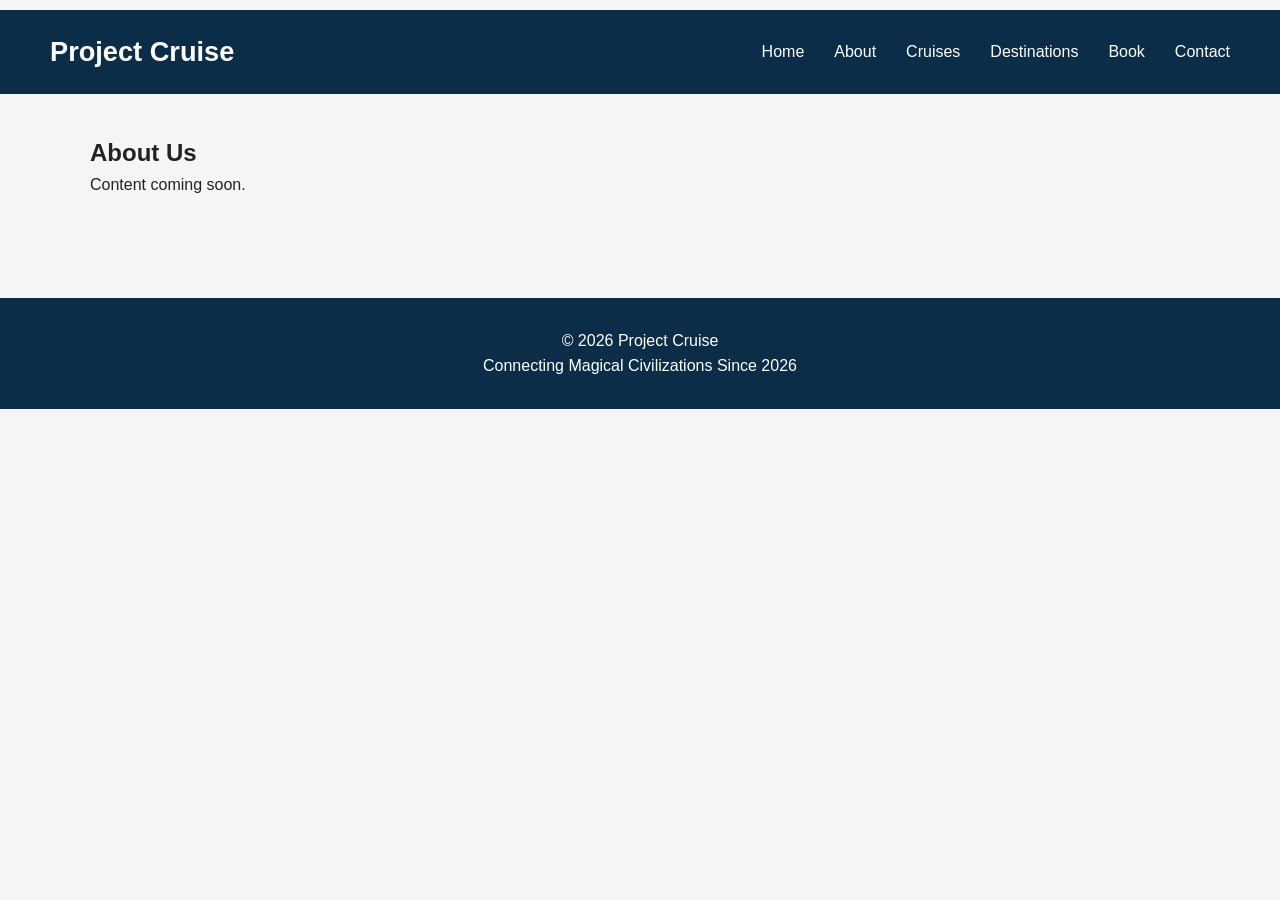
==== about.html @ ff116bac "Initial Project Cruise scaffold" ====
<!DOCTYPE html>
<html lang="en">
<head>
    <meta charset="UTF-8">
    <meta name="viewport" content="width=device-width, initial-scale=1.0">
    <title>About | Project Cruise</title>

    <link rel="stylesheet" href="css/styles.css">
    <script src="js/components.js" defer></script>
    <script src="js/main.js" defer></script>
</head>
<body>

<div id="nav-placeholder"></div>

<main id="content">

    <h2>About Us</h2>

    <p>Content coming soon.</p>

</main>

<div id="footer-placeholder"></div>

</body>
</html>
---- css/styles.css ----
/* ===========
   Global Styles
=========== */

*{
    margin:0;
    padding:0;
    box-sizing:border-box;
}

body{

    font-family:Arial, Helvetica, sans-serif;
    line-height:1.6;

    background:#f5f5f5;
    color:#222;

}

header{

    background:#003049;
    color:white;

    padding:20px;

}

nav{

    display:flex;
    gap:20px;
    margin-top:10px;

}

nav a{

    color:white;
    text-decoration:none;

}

nav a:hover{

    text-decoration:underline;

}

main{

    width:min(1100px,90%);
    margin:40px auto;

}

.hero{

    text-align:center;
    padding:80px 0;

}

footer{

    text-align:center;
    padding:25px;

}

/* ---------- NAVIGATION ---------- */

.navbar{

    display:flex;

    justify-content:space-between;

    align-items:center;

    background:#0c2d48;

    padding:20px 50px;

}

.logo a{

    color:white;

    text-decoration:none;

    font-size:1.7rem;

    font-weight:bold;

}

.nav-links{

    display:flex;

    list-style:none;

    gap:30px;

}

.nav-links a{

    color:white;

    text-decoration:none;

    transition:.25s;

}

.nav-links a:hover{

    color:#8fd3ff;

}

/* ---------- FOOTER ---------- */

footer{

    margin-top:100px;

    background:#0c2d48;

    color:white;

    text-align:center;

    padding:30px;

}
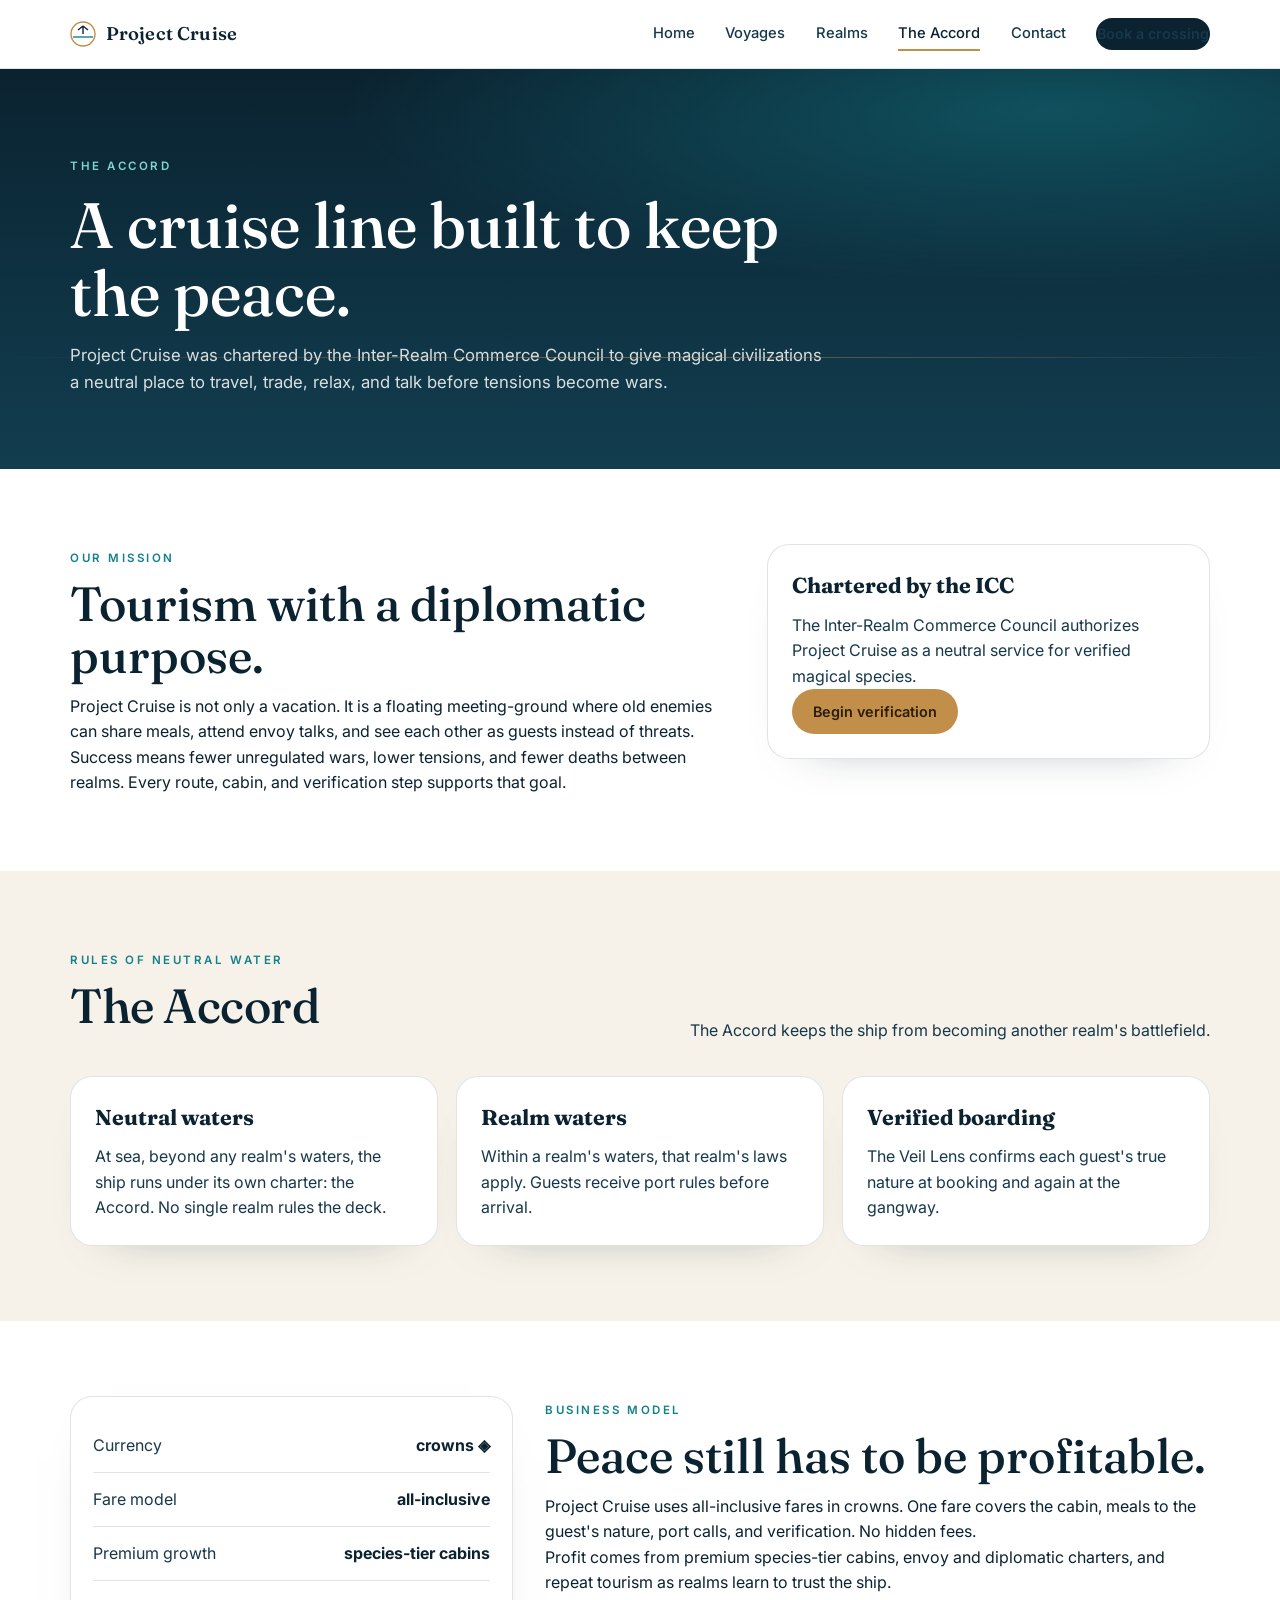
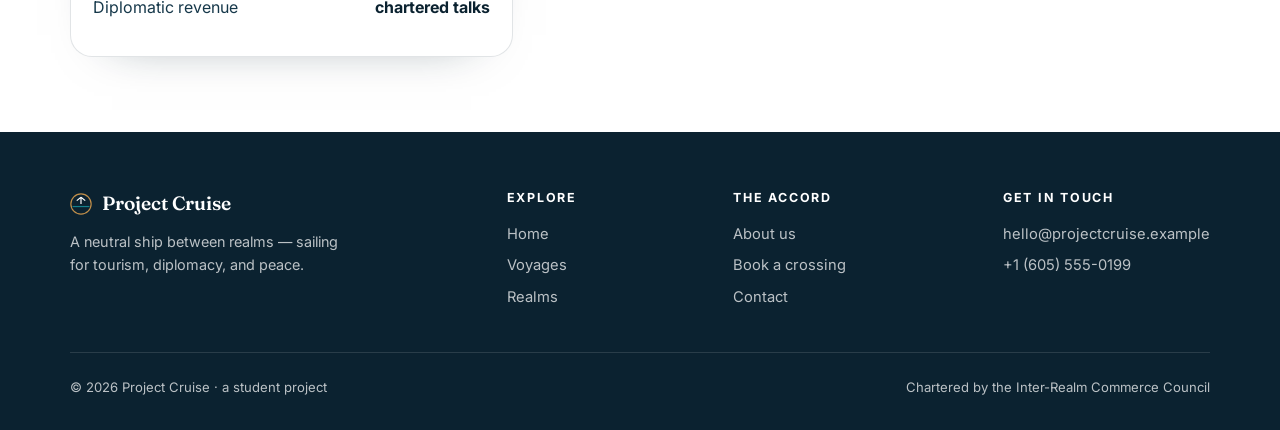
==== commit 3e5ce6d0: "Update Project Cruise pages and shared components" ====
--- a/about.html
+++ b/about.html
@@ -3,25 +3,86 @@
 <head>
     <meta charset="UTF-8">
     <meta name="viewport" content="width=device-width, initial-scale=1.0">
-    <title>About | Project Cruise</title>
-
-    <link rel="stylesheet" href="css/styles.css">
+    <title>The Accord — Project Cruise</title>
+    <link rel="preconnect" href="https://fonts.googleapis.com">
+    <link rel="preconnect" href="https://fonts.gstatic.com" crossorigin>
+    <link href="https://fonts.googleapis.com/css2?family=Fraunces:opsz,wght@9..144,400;9..144,500;9..144,600&family=Inter:wght@400;500;600&display=swap" rel="stylesheet">
+    <link rel="stylesheet" href="css/cruise.css">
     <script src="js/components.js" defer></script>
     <script src="js/main.js" defer></script>
 </head>
 <body>
+    <div id="nav-placeholder"></div>
 
-<div id="nav-placeholder"></div>
+    <main>
+        <section class="page-hero">
+            <div class="wrap">
+                <span class="eyebrow">The Accord</span>
+                <h1>A cruise line built to keep the peace.</h1>
+                <p>Project Cruise was chartered by the Inter-Realm Commerce Council to give magical civilizations a neutral place to travel, trade, relax, and talk before tensions become wars.</p>
+            </div>
+        </section>
 
-<main id="content">
+        <section class="content-section">
+            <div class="wrap split-grid">
+                <div>
+                    <span class="eyebrow">Our mission</span>
+                    <h2>Tourism with a diplomatic purpose.</h2>
+                    <p>Project Cruise is not only a vacation. It is a floating meeting-ground where old enemies can share meals, attend envoy talks, and see each other as guests instead of threats.</p>
+                    <p>Success means fewer unregulated wars, lower tensions, and fewer deaths between realms. Every route, cabin, and verification step supports that goal.</p>
+                </div>
+                <aside class="callout-card">
+                    <h3>Chartered by the ICC</h3>
+                    <p>The Inter-Realm Commerce Council authorizes Project Cruise as a neutral service for verified magical species.</p>
+                    <a class="btn btn-brass" href="booking.html">Begin verification</a>
+                </aside>
+            </div>
+        </section>
 
-    <h2>About Us</h2>
+        <section class="content-section alt">
+            <div class="wrap">
+                <div class="sec-head reveal">
+                    <div>
+                        <span class="eyebrow">Rules of neutral water</span>
+                        <h2>The Accord</h2>
+                    </div>
+                    <p>The Accord keeps the ship from becoming another realm's battlefield.</p>
+                </div>
+                <div class="card-grid three">
+                    <article class="info-card reveal">
+                        <h3>Neutral waters</h3>
+                        <p>At sea, beyond any realm's waters, the ship runs under its own charter: the Accord. No single realm rules the deck.</p>
+                    </article>
+                    <article class="info-card reveal">
+                        <h3>Realm waters</h3>
+                        <p>Within a realm's waters, that realm's laws apply. Guests receive port rules before arrival.</p>
+                    </article>
+                    <article class="info-card reveal">
+                        <h3>Verified boarding</h3>
+                        <p>The Veil Lens confirms each guest's true nature at booking and again at the gangway.</p>
+                    </article>
+                </div>
+            </div>
+        </section>
 
-    <p>Content coming soon.</p>
+        <section class="content-section">
+            <div class="wrap split-grid reverse-split">
+                <div>
+                    <span class="eyebrow">Business model</span>
+                    <h2>Peace still has to be profitable.</h2>
+                    <p>Project Cruise uses all-inclusive fares in crowns. One fare covers the cabin, meals to the guest's nature, port calls, and verification. No hidden fees.</p>
+                    <p>Profit comes from premium species-tier cabins, envoy and diplomatic charters, and repeat tourism as realms learn to trust the ship.</p>
+                </div>
+                <div class="mini-ledger">
+                    <div><span>Currency</span><strong>crowns ◈</strong></div>
+                    <div><span>Fare model</span><strong>all-inclusive</strong></div>
+                    <div><span>Premium growth</span><strong>species-tier cabins</strong></div>
+                    <div><span>Diplomatic revenue</span><strong>chartered talks</strong></div>
+                </div>
+            </div>
+        </section>
+    </main>
 
-</main>
-
-<div id="footer-placeholder"></div>
-
+    <div id="footer-placeholder"></div>
 </body>
-</html>+</html>
--- a/css/cruise.css
+++ b/css/cruise.css
@@ -0,0 +1,1252 @@
+
+:root {
+    --ink: #0B2230;
+    --ink-soft: #16384a;
+    --sea: #14808C;
+    --brass: #C18F4A;
+    --foam: #EAF2F1;
+    --sand: #F6F2E9;
+    --white: #FFFFFF;
+    --line: rgba(11,34,48,.12);
+    --display: "Fraunces",Georgia,serif;
+    --body: "Inter",-apple-system,BlinkMacSystemFont,sans-serif;
+}
+
+* {
+    box-sizing: border-box;
+    margin: 0;
+    padding: 0
+}
+
+html {
+    scroll-behavior: smooth
+}
+
+body {
+    font-family: var(--body);
+    color: var(--ink);
+    background: var(--white);
+    line-height: 1.6;
+    -webkit-font-smoothing: antialiased;
+}
+
+a {
+    color: inherit;
+    text-decoration: none
+}
+
+.wrap {
+    width: min(1140px,92vw);
+    margin-inline: auto
+}
+
+.eyebrow {
+    font-size: .72rem;
+    letter-spacing: .22em;
+    text-transform: uppercase;
+    font-weight: 600;
+    color: var(--sea);
+}
+
+/* ---- Nav ---- */
+header.nav {
+    position: sticky;
+    top: 0;
+    z-index: 50;
+    background: rgba(255,255,255,.86);
+    backdrop-filter: blur(10px);
+    border-bottom: 1px solid var(--line);
+}
+
+.nav-inner {
+    display: flex;
+    align-items: center;
+    justify-content: space-between;
+    height: 68px
+}
+
+.brand {
+    display: flex;
+    align-items: center;
+    gap: .6rem;
+    font-family: var(--display);
+    font-weight: 600;
+    font-size: 1.15rem;
+    letter-spacing: .01em
+}
+
+    .brand svg {
+        flex: none
+    }
+
+.nav-links {
+    display: flex;
+    align-items: center;
+    gap: 1.9rem;
+    font-size: .92rem;
+    font-weight: 500
+}
+
+    .nav-links a {
+        position: relative;
+        padding: .2rem 0;
+        color: var(--ink-soft)
+    }
+
+        .nav-links a:hover {
+            color: var(--ink)
+        }
+
+        .nav-links a::after {
+            content: "";
+            position: absolute;
+            left: 0;
+            bottom: -2px;
+            width: 0;
+            height: 1.5px;
+            background: var(--brass);
+            transition: width .25s ease
+        }
+
+        .nav-links a:hover::after {
+            width: 100%
+        }
+
+.btn {
+    display: inline-flex;
+    align-items: center;
+    gap: .5rem;
+    font-weight: 600;
+    font-size: .9rem;
+    border-radius: 999px;
+    padding: .62rem 1.25rem;
+    cursor: pointer;
+    border: 1px solid transparent;
+    font-family: var(--body);
+    transition: transform .15s ease, box-shadow .2s ease, background .2s ease;
+}
+
+.btn-primary {
+    background: var(--ink);
+    color: var(--white)
+}
+
+    .btn-primary:hover {
+        transform: translateY(-1px);
+        box-shadow: 0 8px 22px -10px rgba(11,34,48,.6)
+    }
+
+.btn-ghost {
+    background: transparent;
+    border-color: rgba(255,255,255,.4);
+    color: var(--white)
+}
+
+    .btn-ghost:hover {
+        background: rgba(255,255,255,.12)
+    }
+
+.btn-brass {
+    background: var(--brass);
+    color: #2a1e08
+}
+
+    .btn-brass:hover {
+        transform: translateY(-1px);
+        box-shadow: 0 8px 22px -10px rgba(193,143,74,.7)
+    }
+
+.nav-toggle {
+    display: none;
+    background: none;
+    border: 0;
+    cursor: pointer;
+    padding: .3rem
+}
+
+    .nav-toggle span {
+        display: block;
+        width: 24px;
+        height: 2px;
+        background: var(--ink);
+        margin: 5px 0;
+        transition: .25s
+    }
+
+/* ---- Hero (homepage) ---- */
+.hero {
+    position: relative;
+    color: var(--white);
+    overflow: hidden;
+    background: radial-gradient(120% 80% at 70% 10%, rgba(20,128,140,.55), transparent 60%), linear-gradient(180deg, #0B2230 0%, #0E3242 52%, #114050 64%, #14808C 100%);
+}
+
+    .hero::after { /* horizon line — the signature */
+        content: "";
+        position: absolute;
+        left: 0;
+        right: 0;
+        top: 64%;
+        height: 1px;
+        background: linear-gradient(90deg,transparent,rgba(255,255,255,.55) 20%,rgba(193,143,74,.8) 50%,rgba(255,255,255,.55) 80%,transparent);
+        opacity: .7;
+    }
+
+.hero-inner {
+    position: relative;
+    padding: 5.5rem 0 6.5rem;
+    max-width: 660px
+}
+
+.hero h1 {
+    font-family: var(--display);
+    font-weight: 500;
+    font-size: clamp(2.6rem,6vw,4.4rem);
+    line-height: 1.02;
+    letter-spacing: -.01em;
+    margin: 1rem 0 1.1rem;
+}
+
+.hero p.lead {
+    font-size: 1.12rem;
+    color: rgba(255,255,255,.86);
+    max-width: 46ch;
+    margin-bottom: 2rem
+}
+
+.hero-cta {
+    display: flex;
+    gap: .9rem;
+    flex-wrap: wrap
+}
+
+.next-departure {
+    margin-top: 2.6rem;
+    display: inline-flex;
+    align-items: center;
+    gap: .8rem;
+    font-size: .8rem;
+    letter-spacing: .04em;
+    color: rgba(255,255,255,.8);
+    border: 1px solid rgba(255,255,255,.22);
+    border-radius: 999px;
+    padding: .5rem .95rem;
+}
+
+    .next-departure .dot {
+        width: 7px;
+        height: 7px;
+        border-radius: 50%;
+        background: #6fe0c0;
+        box-shadow: 0 0 0 4px rgba(111,224,192,.18)
+    }
+
+/* ---- Page hero (interior pages) ---- */
+.page-hero {
+    position: relative;
+    color: var(--white);
+    overflow: hidden;
+    background: radial-gradient(120% 90% at 80% 0%, rgba(20,128,140,.5), transparent 60%),linear-gradient(180deg,#0B2230,#114050);
+    padding: 4rem 0 4.6rem
+}
+
+    .page-hero::after {
+        content: "";
+        position: absolute;
+        left: 0;
+        right: 0;
+        top: 72%;
+        height: 1px;
+        background: linear-gradient(90deg,transparent,rgba(255,255,255,.5) 20%,rgba(193,143,74,.8) 50%,rgba(255,255,255,.5) 80%,transparent);
+        opacity: .7
+    }
+
+    .page-hero h1 {
+        font-family: var(--display);
+        font-weight: 500;
+        font-size: clamp(2.3rem,5vw,3.4rem);
+        line-height: 1.04;
+        margin: .8rem 0 .7rem
+    }
+
+    .page-hero p {
+        color: rgba(255,255,255,.84);
+        max-width: 48ch
+    }
+
+/* ---- Section scaffolding ---- */
+section {
+    padding: 5rem 0
+}
+
+.sec-head {
+    display: flex;
+    align-items: flex-end;
+    justify-content: space-between;
+    gap: 2rem;
+    margin-bottom: 2.6rem;
+    flex-wrap: wrap
+}
+
+    .sec-head h2 {
+        font-family: var(--display);
+        font-weight: 500;
+        font-size: clamp(1.9rem,3.6vw,2.7rem);
+        line-height: 1.05;
+        letter-spacing: -.01em
+    }
+
+    .sec-head p {
+        color: var(--ink-soft);
+        max-width: 42ch;
+        margin-top: .5rem
+    }
+
+/* ---- Voyages: departures manifest ---- */
+.voyages {
+    background: var(--sand)
+}
+
+.manifest {
+    display: grid;
+    gap: 1.1rem
+}
+
+.voyage {
+    background: var(--white);
+    border: 1px solid var(--line);
+    border-radius: 14px;
+    padding: 1.5rem 1.6rem;
+    display: grid;
+    grid-template-columns: 1.4fr 2fr auto;
+    gap: 1.5rem;
+    align-items: center;
+    transition: transform .25s ease, box-shadow .25s ease;
+}
+
+    .voyage:hover {
+        transform: translateY(-3px);
+        box-shadow: 0 18px 40px -24px rgba(11,34,48,.4)
+    }
+
+    .voyage .name {
+        font-family: var(--display);
+        font-size: 1.3rem;
+        font-weight: 600
+    }
+
+    .voyage .route {
+        font-size: .82rem;
+        color: var(--sea);
+        font-weight: 600;
+        letter-spacing: .04em;
+        margin-top: .15rem
+    }
+
+.ports {
+    display: flex;
+    flex-wrap: wrap;
+    gap: .4rem .5rem;
+    font-size: .82rem;
+    color: var(--ink-soft)
+}
+
+    .ports span {
+        position: relative;
+        padding-right: .7rem
+    }
+
+        .ports span:not(:last-child)::after {
+            content: "\203A";
+            position: absolute;
+            right: 0;
+            color: var(--brass)
+        }
+
+.voyage .price {
+    text-align: right;
+    white-space: nowrap
+}
+
+    .voyage .price .from {
+        display: block;
+        font-size: .68rem;
+        text-transform: uppercase;
+        letter-spacing: .14em;
+        color: var(--ink-soft)
+    }
+
+    .voyage .price .amt {
+        font-family: var(--display);
+        font-size: 1.5rem;
+        font-weight: 600
+    }
+
+    .voyage .price .nights {
+        display: block;
+        font-size: .78rem;
+        color: var(--ink-soft)
+    }
+
+/* ---- Why sail ---- */
+.why {
+    background: var(--foam)
+}
+
+.why-grid {
+    display: grid;
+    grid-template-columns: repeat(3,1fr);
+    gap: 1.4rem
+}
+
+.why-card {
+    background: var(--white);
+    border-radius: 14px;
+    padding: 2rem 1.7rem;
+    border: 1px solid var(--line)
+}
+
+    .why-card .mark {
+        width: 40px;
+        height: 40px;
+        display: grid;
+        place-items: center;
+        border-radius: 10px;
+        background: var(--ink);
+        color: var(--brass);
+        margin-bottom: 1.1rem
+    }
+
+    .why-card h3 {
+        font-family: var(--display);
+        font-size: 1.25rem;
+        font-weight: 600;
+        margin-bottom: .5rem
+    }
+
+    .why-card p {
+        font-size: .94rem;
+        color: var(--ink-soft)
+    }
+
+/* ---- CTA band ---- */
+.cta-band {
+    background: var(--ink);
+    color: var(--white);
+    border-radius: 20px;
+    padding: 3.2rem clamp(1.6rem,5vw,4rem);
+    display: flex;
+    align-items: center;
+    justify-content: space-between;
+    gap: 2rem;
+    flex-wrap: wrap;
+    position: relative;
+    overflow: hidden;
+}
+
+    .cta-band::before {
+        content: "";
+        position: absolute;
+        inset: 0;
+        top: auto;
+        height: 1px;
+        background: linear-gradient(90deg,transparent,var(--brass),transparent);
+        bottom: 0
+    }
+
+    .cta-band h2 {
+        font-family: var(--display);
+        font-weight: 500;
+        font-size: clamp(1.7rem,3.4vw,2.4rem);
+        max-width: 18ch;
+        line-height: 1.08
+    }
+
+    .cta-band p {
+        color: rgba(255,255,255,.78);
+        margin-top: .6rem;
+        max-width: 36ch
+    }
+
+/* ---- Contact ---- */
+.contact {
+    padding: 4.5rem 0 5rem
+}
+
+.contact-grid {
+    display: grid;
+    grid-template-columns: 1.3fr 1fr;
+    gap: 3rem;
+    align-items: start
+}
+
+form {
+    display: grid;
+    gap: 1.1rem
+}
+
+.field {
+    display: grid;
+    gap: .4rem
+}
+
+    .field label {
+        font-size: .82rem;
+        font-weight: 600;
+        letter-spacing: .02em
+    }
+
+    .field input, .field textarea {
+        font-family: var(--body);
+        font-size: .96rem;
+        color: var(--ink);
+        border: 1px solid var(--line);
+        border-radius: 10px;
+        padding: .8rem .9rem;
+        background: var(--white);
+        transition: border-color .2s ease,box-shadow .2s ease;
+        width: 100%;
+    }
+
+    .field textarea {
+        min-height: 140px;
+        resize: vertical
+    }
+
+        .field input:focus, .field textarea:focus {
+            outline: none;
+            border-color: var(--sea);
+            box-shadow: 0 0 0 3px rgba(20,128,140,.14)
+        }
+
+.row2 {
+    display: grid;
+    grid-template-columns: 1fr 1fr;
+    gap: 1.1rem
+}
+
+.form-note {
+    font-size: .82rem;
+    color: var(--ink-soft)
+}
+
+.success {
+    display: none;
+    background: var(--foam);
+    border: 1px solid var(--sea);
+    border-radius: 12px;
+    padding: 1.1rem 1.2rem;
+    color: var(--ink);
+    font-size: .95rem;
+}
+
+    .success.show {
+        display: block
+    }
+
+    .success strong {
+        font-family: var(--display)
+    }
+
+.details {
+    background: var(--sand);
+    border: 1px solid var(--line);
+    border-radius: 16px;
+    padding: 2rem 1.8rem
+}
+
+    .details h2 {
+        font-family: var(--display);
+        font-weight: 600;
+        font-size: 1.4rem;
+        margin-bottom: 1.3rem
+    }
+
+.detail {
+    display: flex;
+    gap: .9rem;
+    margin-bottom: 1.3rem
+}
+
+    .detail .ic {
+        flex: none;
+        width: 38px;
+        height: 38px;
+        border-radius: 10px;
+        background: var(--ink);
+        color: var(--brass);
+        display: grid;
+        place-items: center;
+        font-size: 1.05rem
+    }
+
+    .detail .lab {
+        font-size: .72rem;
+        text-transform: uppercase;
+        letter-spacing: .12em;
+        color: var(--ink-soft);
+        margin-bottom: .15rem
+    }
+
+    .detail .val {
+        font-size: .98rem;
+        font-weight: 500
+    }
+
+        .detail .val a:hover {
+            color: var(--sea)
+        }
+
+.hours {
+    border-top: 1px solid var(--line);
+    margin-top: .4rem;
+    padding-top: 1.2rem;
+    font-size: .9rem;
+    color: var(--ink-soft)
+}
+
+    .hours div {
+        display: flex;
+        justify-content: space-between;
+        margin-bottom: .35rem
+    }
+
+/* ---- Footer ---- */
+footer {
+    background: var(--ink);
+    color: rgba(255,255,255,.72);
+    padding: 3.5rem 0 2rem
+}
+
+.foot-grid {
+    display: flex;
+    justify-content: space-between;
+    gap: 2rem;
+    flex-wrap: wrap;
+    padding-bottom: 2.2rem;
+    border-bottom: 1px solid rgba(255,255,255,.12)
+}
+
+.foot-brand {
+    font-family: var(--display);
+    color: var(--white);
+    font-size: 1.2rem;
+    font-weight: 600;
+    display: flex;
+    align-items: center;
+    gap: .6rem;
+    margin-bottom: .7rem
+}
+
+.foot-col h4 {
+    color: var(--white);
+    font-size: .78rem;
+    letter-spacing: .14em;
+    text-transform: uppercase;
+    margin-bottom: .9rem
+}
+
+.foot-col a {
+    display: block;
+    font-size: .92rem;
+    margin-bottom: .5rem;
+    color: rgba(255,255,255,.72)
+}
+
+    .foot-col a:hover {
+        color: var(--brass)
+    }
+
+.foot-bottom {
+    padding-top: 1.5rem;
+    font-size: .82rem;
+    display: flex;
+    justify-content: space-between;
+    flex-wrap: wrap;
+    gap: .5rem
+}
+
+/* ---- Reveal animation ---- */
+.reveal {
+    opacity: 0;
+    transform: translateY(22px);
+    transition: opacity .7s ease,transform .7s ease
+}
+
+    .reveal.in {
+        opacity: 1;
+        transform: none
+    }
+
+/* ---- Responsive ---- */
+@media(max-width:860px) {
+    .nav-links {
+        position: fixed;
+        inset: 68px 0 auto 0;
+        flex-direction: column;
+        gap: 0;
+        background: var(--white);
+        border-bottom: 1px solid var(--line);
+        padding: .5rem 0;
+        transform: translateY(-130%);
+        transition: transform .3s ease;
+    }
+
+        .nav-links.open {
+            transform: none
+        }
+
+        .nav-links a {
+            padding: .9rem 6vw;
+            width: 100%
+        }
+
+        .nav-links .btn {
+            margin: .6rem 6vw;
+            justify-content: center
+        }
+
+    .nav-toggle {
+        display: block
+    }
+
+    .voyage {
+        grid-template-columns: 1fr;
+        gap: .9rem
+    }
+
+        .voyage .price {
+            text-align: left
+        }
+
+    .why-grid {
+        grid-template-columns: 1fr
+    }
+
+    .contact-grid {
+        grid-template-columns: 1fr;
+        gap: 2rem
+    }
+
+    .row2 {
+        grid-template-columns: 1fr
+    }
+}
+
+@media(prefers-reduced-motion:reduce) {
+    * {
+        animation: none !important;
+        transition: none !important;
+        scroll-behavior: auto !important
+    }
+
+    .reveal {
+        opacity: 1;
+        transform: none
+    }
+}
+
+:focus-visible {
+    outline: 2px solid var(--brass);
+    outline-offset: 3px;
+    border-radius: 4px
+}
+
+/* ---- Species accommodations (magical theme) ---- */
+.species {
+    background: var(--white)
+}
+
+.species-grid {
+    display: grid;
+    grid-template-columns: repeat(4,1fr);
+    gap: 1.1rem
+}
+
+.species-card {
+    border: 1px solid var(--line);
+    border-radius: 14px;
+    padding: 1.5rem 1.3rem;
+    background: var(--white);
+    transition: transform .25s ease,box-shadow .25s ease
+}
+
+    .species-card:hover {
+        transform: translateY(-3px);
+        box-shadow: 0 18px 40px -24px rgba(11,34,48,.4)
+    }
+
+    .species-card .sp {
+        font-family: var(--display);
+        font-size: 1.18rem;
+        font-weight: 600;
+        margin-bottom: .5rem
+    }
+
+    .species-card p {
+        font-size: .9rem;
+        color: var(--ink-soft);
+        margin-bottom: 1rem
+    }
+
+.chips {
+    display: flex;
+    flex-wrap: wrap;
+    gap: .4rem
+}
+
+.chip {
+    font-size: .7rem;
+    letter-spacing: .03em;
+    background: var(--foam);
+    color: var(--sea);
+    border: 1px solid rgba(20,128,140,.22);
+    border-radius: 999px;
+    padding: .28rem .62rem;
+    font-weight: 600
+}
+
+.accord-note {
+    background: var(--sand);
+    border: 1px solid var(--line);
+    border-left: 3px solid var(--brass);
+    border-radius: 12px;
+    padding: 1.2rem 1.4rem;
+    font-size: .92rem;
+    color: var(--ink-soft);
+    margin-top: 2rem
+}
+
+    .accord-note strong {
+        color: var(--ink);
+        font-family: var(--display)
+    }
+
+@media(max-width:860px) {
+    .species-grid {
+        grid-template-columns: 1fr 1fr
+    }
+}
+
+@media(max-width:520px) {
+    .species-grid {
+        grid-template-columns: 1fr
+    }
+}
+
+/* ---- Destinations ---- */
+
+.destinations{
+    background:var(--sand);
+}
+
+
+.destination-card{
+
+    display:grid;
+    grid-template-columns:1fr 1fr;
+
+    gap:3rem;
+
+    align-items:center;
+
+    background:white;
+
+    border:1px solid var(--line);
+
+    border-radius:18px;
+
+    padding:2rem;
+
+    margin-bottom:2rem;
+
+}
+
+
+.destination-card img{
+
+    width:100%;
+
+    height:360px;
+
+    object-fit:cover;
+
+    border-radius:14px;
+
+}
+
+
+.destination-info h2{
+
+    font-family:var(--display);
+
+    font-size:2.3rem;
+
+    margin:.8rem 0;
+
+}
+
+
+.destination-info p{
+
+    color:var(--ink-soft);
+
+    margin-bottom:1rem;
+
+}
+
+
+
+.destination-card.reverse img{
+
+    order:2;
+
+}
+
+
+@media(max-width:860px){
+
+.destination-card,
+.destination-card.reverse{
+
+    grid-template-columns:1fr;
+
+}
+
+
+.destination-card.reverse img{
+
+    order:0;
+
+}
+
+
+.destination-card img{
+
+    height:260px;
+
+}
+
+}
+/* =========================================================
+   Shared page expansion — applies the cruise theme site-wide
+   ========================================================= */
+main { min-height: 70vh; }
+
+.page-hero {
+    color: var(--white);
+    background:
+        radial-gradient(100% 80% at 82% 10%, rgba(20,128,140,.48), transparent 55%),
+        linear-gradient(180deg, #0B2230 0%, #0E3242 55%, #123d4f 100%);
+    padding: 5.2rem 0 4.6rem;
+    position: relative;
+    overflow: hidden;
+}
+
+.page-hero::after {
+    content: "";
+    position: absolute;
+    left: 0;
+    right: 0;
+    bottom: 0;
+    height: 1px;
+    background: linear-gradient(90deg, transparent, rgba(193,143,74,.8), transparent);
+}
+
+.page-hero h1 {
+    font-family: var(--display);
+    font-weight: 500;
+    font-size: clamp(2.25rem, 5vw, 4rem);
+    line-height: 1.05;
+    max-width: 780px;
+    margin: .85rem 0 1rem;
+}
+
+.page-hero p {
+    max-width: 760px;
+    color: rgba(255,255,255,.84);
+    font-size: 1.05rem;
+}
+
+.page-hero .eyebrow,
+.hero .eyebrow { color: #7fd6cf; }
+
+.content-section { padding: 4.7rem 0; }
+.content-section.alt { background: var(--sand); }
+.section-action { margin-top: 2rem; text-align: center; }
+
+.sec-head {
+    display: flex;
+    align-items: end;
+    justify-content: space-between;
+    gap: 2rem;
+    margin-bottom: 2rem;
+}
+
+.sec-head h2,
+.content-section h2,
+.booking-summary h2,
+.details h2 {
+    font-family: var(--display);
+    font-weight: 500;
+    font-size: clamp(2rem, 4vw, 3rem);
+    line-height: 1.08;
+    margin: .5rem 0 .75rem;
+}
+
+.sec-head p { max-width: 520px; color: var(--ink-soft); }
+
+.card-grid {
+    display: grid;
+    grid-template-columns: repeat(2, minmax(0, 1fr));
+    gap: 1.1rem;
+}
+.card-grid.three { grid-template-columns: repeat(3, minmax(0, 1fr)); }
+.card-grid.four { grid-template-columns: repeat(4, minmax(0, 1fr)); }
+
+.info-card,
+.callout-card,
+.fare-card,
+.booking-summary,
+.details,
+.booking-form,
+.mini-ledger {
+    background: var(--white);
+    border: 1px solid var(--line);
+    border-radius: 22px;
+    box-shadow: 0 20px 50px -42px rgba(11,34,48,.55);
+}
+
+.info-card,
+.callout-card,
+.fare-card { padding: 1.5rem; }
+.info-card h3,
+.callout-card h3,
+.fare-card h3,
+.verification-card h3 {
+    font-family: var(--display);
+    font-size: 1.35rem;
+    margin-bottom: .55rem;
+}
+.info-card p,
+.callout-card p,
+.fare-card p { color: var(--ink-soft); }
+
+.split-grid,
+.booking-grid,
+.contact-grid {
+    display: grid;
+    grid-template-columns: minmax(0, 1.2fr) minmax(300px, .8fr);
+    gap: 2rem;
+    align-items: start;
+}
+.reverse-split { grid-template-columns: minmax(300px, .8fr) minmax(0, 1.2fr); }
+.reverse-split > :first-child { order: 2; }
+.reverse-split > :last-child { order: 1; }
+
+.mini-ledger { padding: 1.4rem; }
+.mini-ledger div,
+.summary-row,
+.hours div {
+    display: flex;
+    justify-content: space-between;
+    gap: 1rem;
+    padding: .85rem 0;
+    border-bottom: 1px solid var(--line);
+}
+.mini-ledger div:last-child,
+.summary-row:last-child,
+.hours div:last-child { border-bottom: 0; }
+.mini-ledger span,
+.summary-row span,
+.hours span:first-child { color: var(--ink-soft); }
+
+.voyage-list { display: grid; gap: 1.35rem; }
+.voyage-detail {
+    display: grid;
+    grid-template-columns: minmax(0, 1fr) 280px;
+    gap: 1.3rem;
+    padding: 1.4rem;
+    background: var(--white);
+    border: 1px solid var(--line);
+    border-radius: 26px;
+}
+.voyage-main h2 {
+    font-family: var(--display);
+    font-size: clamp(1.8rem, 3vw, 2.6rem);
+    line-height: 1.1;
+    margin: .35rem 0;
+}
+.route { color: var(--sea); font-weight: 600; margin-bottom: .65rem; }
+.fare-card .btn { margin-top: 1rem; width: 100%; justify-content: center; }
+
+.realm-grid {
+    display: grid;
+    grid-template-columns: repeat(3, minmax(0, 1fr));
+    gap: 1.15rem;
+}
+.realm-card {
+    min-height: 310px;
+    padding: 1.5rem;
+    border-radius: 26px;
+    color: var(--white);
+    display: flex;
+    flex-direction: column;
+    justify-content: end;
+    overflow: hidden;
+    position: relative;
+    isolation: isolate;
+    background: linear-gradient(160deg, #0B2230, #14808C);
+}
+.realm-card::before {
+    content: "";
+    position: absolute;
+    inset: 0;
+    z-index: -1;
+    opacity: .72;
+    background: radial-gradient(circle at 25% 12%, rgba(255,255,255,.25), transparent 28%), linear-gradient(160deg, rgba(11,34,48,.35), rgba(11,34,48,.88));
+}
+.realm-card h2 { font-family: var(--display); font-size: 2rem; margin: .4rem 0; }
+.realm-card p { color: rgba(255,255,255,.86); margin-bottom: .6rem; }
+.realm-card .eyebrow { color: #9ce7df; }
+.realm-card .chip { color: var(--white); border-color: rgba(255,255,255,.28); background: rgba(255,255,255,.1); }
+.realm-card.wide { grid-column: span 3; min-height: 230px; }
+.realm-card.sylvangarde { background: linear-gradient(160deg, #133d2c, #71a35d); }
+.realm-card.emberreach { background: linear-gradient(160deg, #4d1d16, #c46a32); }
+.realm-card.nocturne { background: linear-gradient(160deg, #120e27, #3d335f); }
+.realm-card.tidewrend { background: linear-gradient(160deg, #0b4d61, #14808C); }
+.realm-card.skyhold { background: linear-gradient(160deg, #31506f, #8fb8c8); }
+.realm-card.frosthelm { background: linear-gradient(160deg, #29465d, #b9dbe4); }
+.realm-card.duskmere { background: linear-gradient(160deg, #2c2445, #C18F4A); }
+
+.booking-form,
+.booking-summary,
+.details { padding: 1.6rem; }
+.form-step {
+    padding: 1.35rem 0;
+    border-bottom: 1px solid var(--line);
+}
+.form-step:first-child { padding-top: 0; }
+.form-step:last-of-type { border-bottom: 0; }
+.step-label {
+    color: var(--sea);
+    text-transform: uppercase;
+    letter-spacing: .14em;
+    font-size: .72rem;
+    font-weight: 700;
+}
+.field { display: grid; gap: .45rem; margin-bottom: 1rem; }
+.row2 { display: grid; grid-template-columns: repeat(2, minmax(0,1fr)); gap: 1rem; }
+label { font-weight: 600; color: var(--ink); }
+input,
+select,
+textarea {
+    width: 100%;
+    border: 1px solid var(--line);
+    border-radius: 14px;
+    padding: .82rem .9rem;
+    font: inherit;
+    color: var(--ink);
+    background: #fff;
+}
+textarea { min-height: 130px; resize: vertical; }
+input:focus,
+select:focus,
+textarea:focus {
+    outline: 3px solid rgba(20,128,140,.16);
+    border-color: var(--sea);
+}
+.check-field label { display: flex; gap: .7rem; align-items: flex-start; font-weight: 500; }
+.check-field input { width: auto; margin-top: .35rem; }
+.verified-step { background: linear-gradient(180deg, rgba(20,128,140,.08), transparent); margin-inline: -1.6rem; padding-inline: 1.6rem; }
+.booking-summary { position: sticky; top: 92px; }
+.summary-row.total { font-size: 1.25rem; color: var(--ink); }
+.verification-card {
+    margin-top: 1rem;
+    padding: 1rem;
+    border-radius: 18px;
+    background: var(--foam);
+    border: 1px solid rgba(20,128,140,.18);
+}
+.success {
+    display: none;
+    margin: 0 0 1rem;
+    padding: 1rem;
+    border-radius: 16px;
+    background: rgba(20,128,140,.12);
+    border: 1px solid rgba(20,128,140,.25);
+    color: var(--ink);
+}
+.success.show { display: block; }
+.form-note { display: inline-block; color: var(--ink-soft); font-size: .9rem; margin-top: .8rem; }
+
+.detail { display: flex; gap: .9rem; padding: 1rem 0; border-bottom: 1px solid var(--line); }
+.ic {
+    width: 2.2rem;
+    height: 2.2rem;
+    display: grid;
+    place-items: center;
+    border-radius: 999px;
+    background: var(--foam);
+    color: var(--sea);
+    flex: none;
+}
+.lab { font-size: .78rem; color: var(--ink-soft); text-transform: uppercase; letter-spacing: .08em; }
+.val { font-weight: 600; }
+
+.foot-intro p { font-size: .9rem; color: rgba(255,255,255,.72); max-width: 280px; }
+
+.reveal { opacity: 0; transform: translateY(14px); transition: opacity .55s ease, transform .55s ease; }
+.reveal.in { opacity: 1; transform: translateY(0); }
+
+@media (max-width: 920px) {
+    .nav-toggle { display: block; }
+    .nav-links {
+        position: absolute;
+        left: 4vw;
+        right: 4vw;
+        top: 74px;
+        display: none;
+        flex-direction: column;
+        align-items: stretch;
+        gap: .3rem;
+        padding: 1rem;
+        background: rgba(255,255,255,.96);
+        border: 1px solid var(--line);
+        border-radius: 18px;
+        box-shadow: 0 20px 50px -35px rgba(11,34,48,.7);
+    }
+    .nav-links.open { display: flex; }
+    .nav-links .btn { justify-content: center; }
+    .sec-head,
+    .split-grid,
+    .booking-grid,
+    .contact-grid,
+    .voyage-detail,
+    .reverse-split {
+        grid-template-columns: 1fr;
+    }
+    .reverse-split > :first-child,
+    .reverse-split > :last-child { order: initial; }
+    .card-grid.three,
+    .card-grid.four,
+    .card-grid,
+    .realm-grid { grid-template-columns: 1fr; }
+    .realm-card.wide { grid-column: auto; }
+    .booking-summary { position: static; }
+}
+
+@media (max-width: 620px) {
+    .row2 { grid-template-columns: 1fr; }
+    .content-section { padding: 3.3rem 0; }
+    .hero-inner { padding: 4rem 0 5rem; }
+    .manifest .voyage,
+    .voyage { grid-template-columns: 1fr; }
+}
+
+.nav-links a.active:not(.btn) {
+    color: var(--ink);
+}
+.nav-links a.active:not(.btn)::after {
+    width: 100%;
+}
